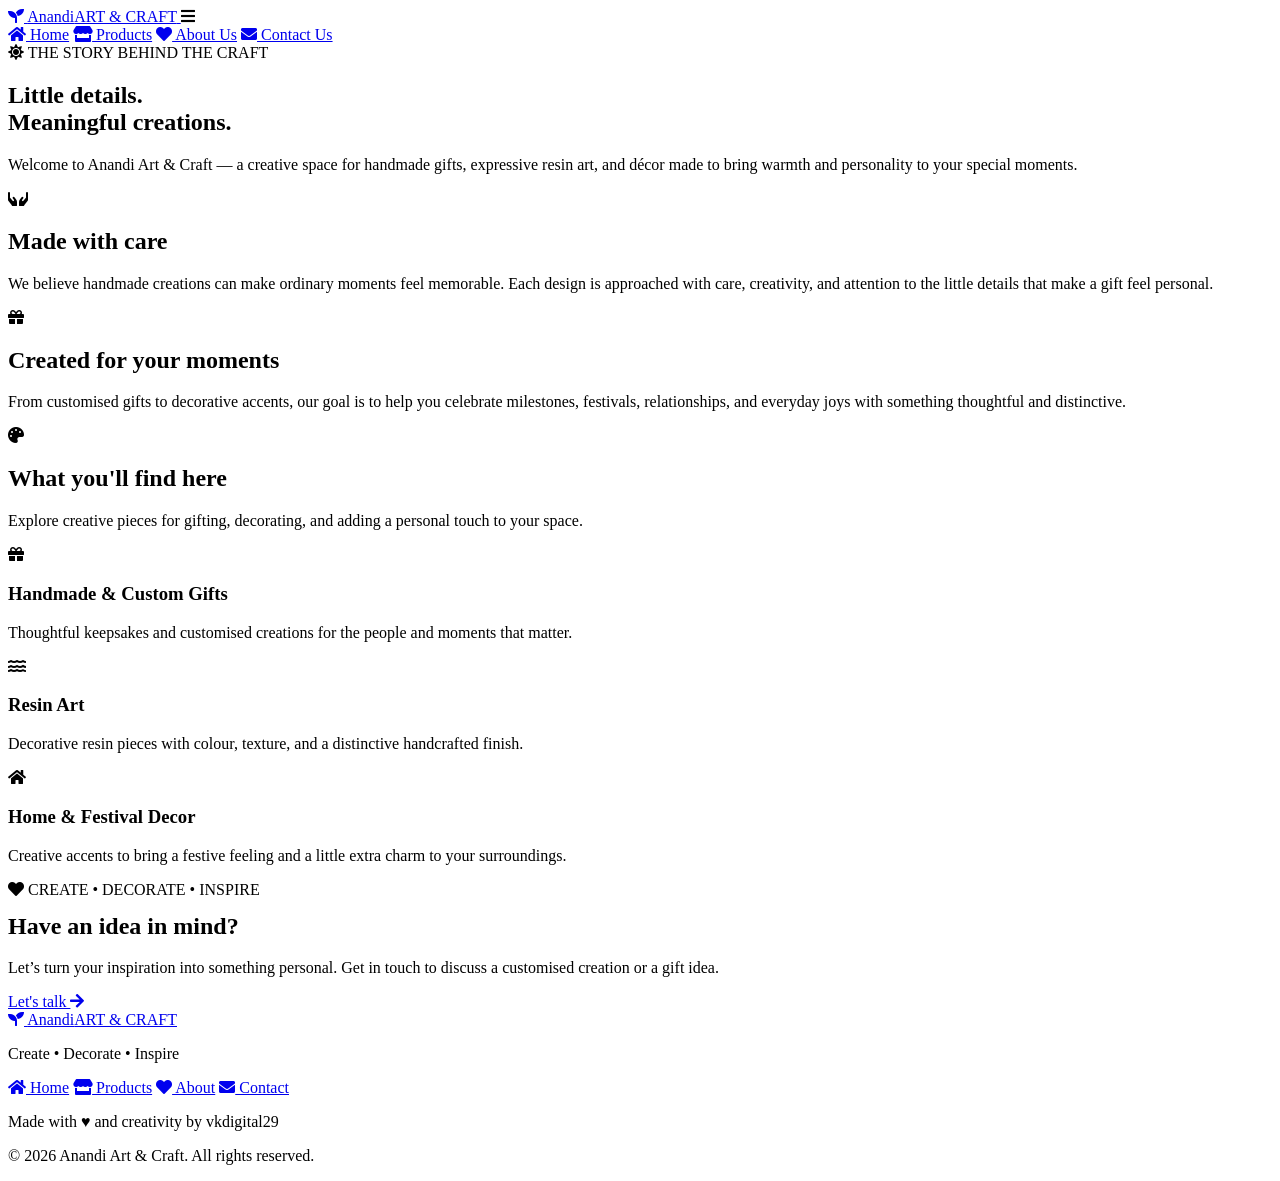
==== about.html @ 1120b749 "Add files via upload" ====
<!DOCTYPE html>
<html lang="en">
<head>
    <meta charset="UTF-8">
    <meta name="viewport" content="width=device-width, initial-scale=1.0">
    <meta name="description" content="Discover Anandi Art & Craft — handmade gifts, resin art, and thoughtful home and festival décor.">
    <meta name="theme-color" content="#fffaf1">
    <title>About Us | Anandi Art &amp; Craft</title>
    <link rel="stylesheet" href="https://cdnjs.cloudflare.com/ajax/libs/font-awesome/5.15.3/css/all.min.css">
    <link rel="stylesheet" href="css/style1.css">
</head>
<body>
    <header>
        <a href="index.html" class="brand-logo" aria-label="Anandi Art and Craft home">
            <span class="logo-icon"><i class="fas fa-seedling" aria-hidden="true"></i></span>
            <span class="logo-text"><span class="brand-name">Anandi</span><span class="brand-subtitle">ART &amp; CRAFT</span></span>
        </a>
        <div id="menu" class="fas fa-bars" role="button" tabindex="0" aria-label="Open navigation menu" aria-expanded="false"></div>
        <nav class="navbar" aria-label="Main navigation">
            <a href="index.html"><i class="fas fa-home" aria-hidden="true"></i> Home</a>
            <a href="products.html"><i class="fas fa-store" aria-hidden="true"></i> Products</a>
            <a href="about.html" class="active" aria-current="page"><i class="fas fa-heart" aria-hidden="true"></i> About Us</a>
            <a href="contact.html"><i class="fas fa-envelope" aria-hidden="true"></i> Contact Us</a>
        </nav>
    </header>
    <main class="about-page container">
        <section class="about-hero">
            <span class="section-tag"><i class="fas fa-sun" aria-hidden="true"></i> THE STORY BEHIND THE CRAFT</span>
            <h1>Little details.<br><span>Meaningful creations.</span></h1>
            <p>Welcome to Anandi Art &amp; Craft — a creative space for handmade gifts, expressive resin art, and décor made to bring warmth and personality to your special moments.</p>
        </section>
        <section class="about-grid" aria-label="About our brand">
            <article class="about-card">
                <div class="about-icon"><i class="fas fa-hands" aria-hidden="true"></i></div>
                <h2>Made with care</h2>
                <p>We believe handmade creations can make ordinary moments feel memorable. Each design is approached with care, creativity, and attention to the little details that make a gift feel personal.</p>
            </article>
            <article class="about-card">
                <div class="about-icon"><i class="fas fa-gift" aria-hidden="true"></i></div>
                <h2>Created for your moments</h2>
                <p>From customised gifts to decorative accents, our goal is to help you celebrate milestones, festivals, relationships, and everyday joys with something thoughtful and distinctive.</p>
            </article>
        </section>
        <section class="about-box">
            <div class="about-icon"><i class="fas fa-palette" aria-hidden="true"></i></div>
            <h2>What you'll find here</h2>
            <p>Explore creative pieces for gifting, decorating, and adding a personal touch to your space.</p>
            <div class="about-values">
                <article class="value-card"><div class="about-icon"><i class="fas fa-gift" aria-hidden="true"></i></div><h3>Handmade &amp; Custom Gifts</h3><p>Thoughtful keepsakes and customised creations for the people and moments that matter.</p></article>
                <article class="value-card"><div class="about-icon"><i class="fas fa-water" aria-hidden="true"></i></div><h3>Resin Art</h3><p>Decorative resin pieces with colour, texture, and a distinctive handcrafted finish.</p></article>
                <article class="value-card"><div class="about-icon"><i class="fas fa-home" aria-hidden="true"></i></div><h3>Home &amp; Festival Decor</h3><p>Creative accents to bring a festive feeling and a little extra charm to your surroundings.</p></article>
            </div>
        </section>
        <section class="resin-banner">
            <div><span class="section-tag"><i class="fas fa-heart" aria-hidden="true"></i> CREATE • DECORATE • INSPIRE</span><h2 style="margin-top:14px;">Have an idea in mind?</h2><p>Let’s turn your inspiration into something personal. Get in touch to discuss a customised creation or a gift idea.</p></div>
            <a class="btn" href="contact.html">Let's talk <i class="fas fa-arrow-right" aria-hidden="true"></i></a>
        </section>
    </main>
    <footer class="footer">
        <div class="footer-brand">
            <a href="index.html" class="brand-logo" aria-label="Anandi Art and Craft home">
                <span class="logo-icon"><i class="fas fa-seedling" aria-hidden="true"></i></span>
                <span class="logo-text"><span class="brand-name">Anandi</span><span class="brand-subtitle">ART &amp; CRAFT</span></span>
            </a>
            <p>Create • Decorate • Inspire</p>
        </div>
        <nav class="footer-links" aria-label="Footer navigation">
            <a href="index.html"><i class="fas fa-home" aria-hidden="true"></i> Home</a>
            <a href="products.html"><i class="fas fa-store" aria-hidden="true"></i> Products</a>
            <a href="about.html"><i class="fas fa-heart" aria-hidden="true"></i> About</a>
            <a href="contact.html"><i class="fas fa-envelope" aria-hidden="true"></i> Contact</a>
        </nav>
        <p class="credit">Made with ♥ and creativity by vkdigital29</p>
        <p class="copyright">© 2026 Anandi Art &amp; Craft. All rights reserved.</p>
    </footer>
    <script>
        const menu = document.getElementById('menu');
        const navbar = document.querySelector('.navbar');
        function toggleMenu() {
            const open = navbar.classList.toggle('active');
            menu.classList.toggle('fa-bars', !open);
            menu.classList.toggle('fa-times', open);
            menu.setAttribute('aria-expanded', String(open));
            menu.setAttribute('aria-label', open ? 'Close navigation menu' : 'Open navigation menu');
        }
        menu.addEventListener('click', toggleMenu);
        menu.addEventListener('keydown', event => {
            if (event.key === 'Enter' || event.key === ' ') { event.preventDefault(); toggleMenu(); }
        });
        document.querySelectorAll('.navbar a').forEach(link => link.addEventListener('click', () => {
            navbar.classList.remove('active');
            menu.classList.remove('fa-times');
            menu.classList.add('fa-bars');
            menu.setAttribute('aria-expanded', 'false');
        }));
    </script>
</body>
</html>
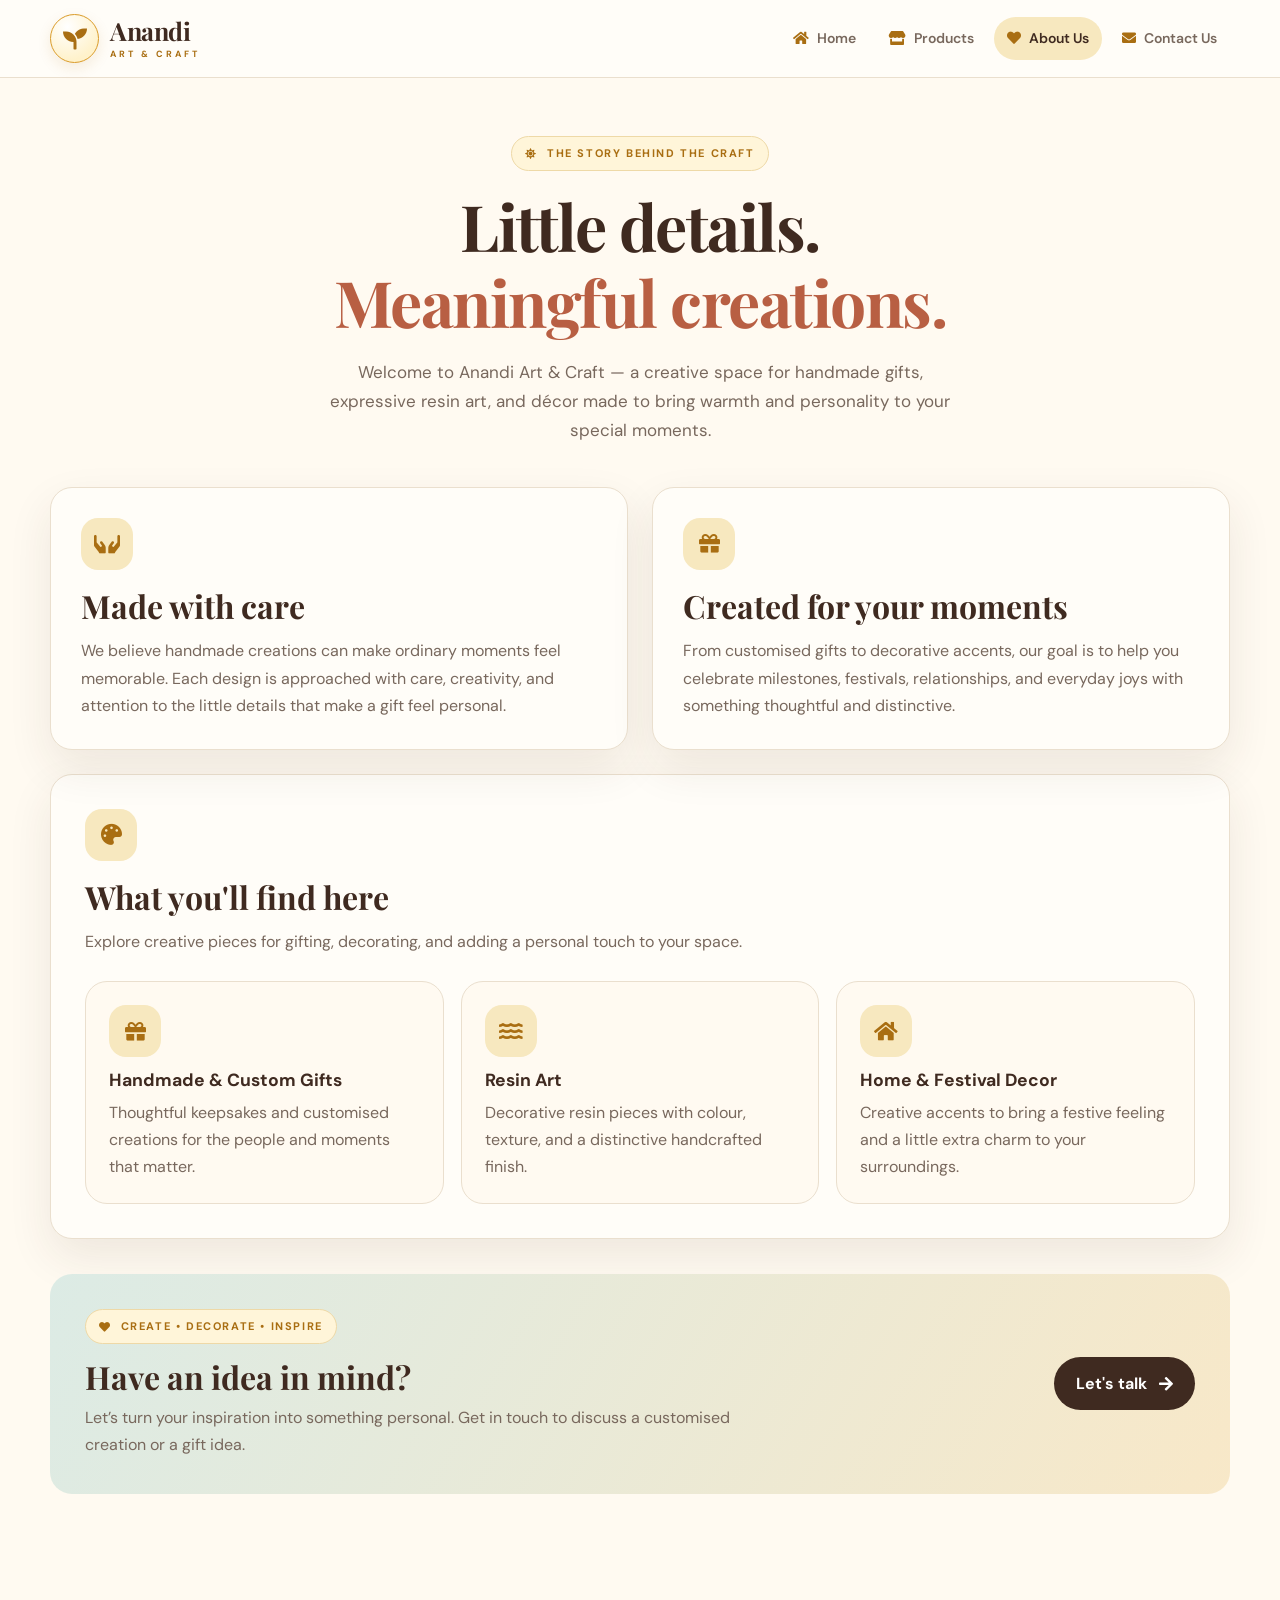
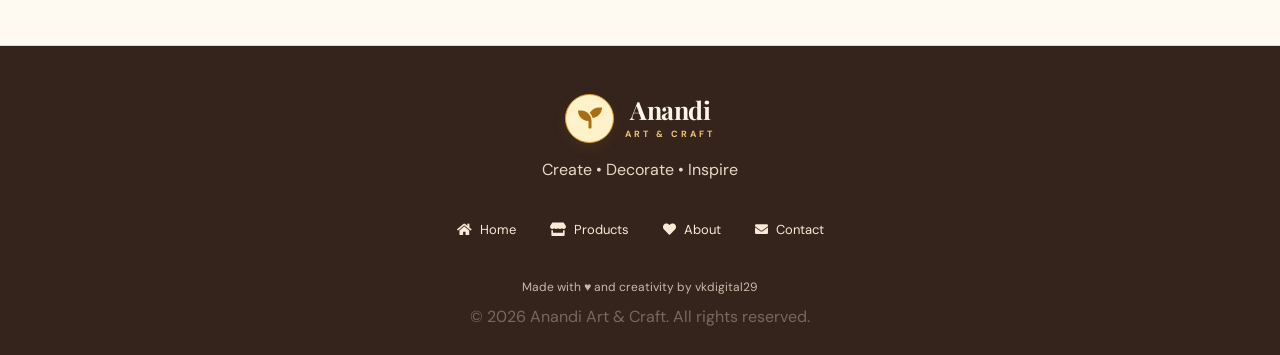
==== commit 8fa964ba: "Update about.html" ====
--- a/about.html
+++ b/about.html
@@ -7,7 +7,7 @@
     <meta name="theme-color" content="#fffaf1">
     <title>About Us | Anandi Art &amp; Craft</title>
     <link rel="stylesheet" href="https://cdnjs.cloudflare.com/ajax/libs/font-awesome/5.15.3/css/all.min.css">
-    <link rel="stylesheet" href="css/style1.css">
+    <link rel="stylesheet" href="Css/style1.css">
 </head>
 <body>
     <header>
--- a/Css/style1.css
+++ b/Css/style1.css
@@ -0,0 +1,732 @@
+@import url('https://fonts.googleapis.com/css2?family=DM+Sans:wght@400;500;600;700&family=Playfair+Display:wght@500;600;700&display=swap');
+:root {
+    --ivory: #fffaf1;
+    --paper: #fffdf8;
+    --gold: #d99a27;
+    --gold-dark: #a96e12;
+    --gold-pale: #f7e8bf;
+    --terracotta: #b85f43;
+    --espresso: #3f2a20;
+    --muted: #78685d;
+    --line: #eadfce;
+    --white: #fff;
+    --shadow: 0 18px 45px rgba(63,42,32,.09);
+    --radius: 22px;
+    --max-width: 1180px
+}
+* {
+    box-sizing: border-box;
+    margin: 0;
+    padding: 0
+}
+
+html {
+    scroll-behavior: smooth;
+    scroll-padding-top: 100px
+}
+
+body {
+    min-height: 100vh;
+    background: var(--ivory);
+    color: var(--espresso);
+    font: 16px/1.7 'DM Sans',Arial,sans-serif
+}
+
+img {
+    display: block;
+    max-width: 100%
+}
+
+a {
+    color: inherit
+}
+
+button,input,textarea,select {
+    font: inherit
+}
+
+.container {
+    width: min(var(--max-width),calc(100% - 40px));
+    margin-inline: auto
+}
+header {
+    position: sticky;
+    top: 0;
+    z-index: 1000;
+    display: flex;
+    align-items: center;
+    justify-content: space-between;
+    gap: 24px;
+    padding: 14px max(20px,calc((100vw - var(--max-width))/2));
+    background: rgba(255,253,248,.95);
+    border-bottom: 1px solid var(--line);
+    backdrop-filter: blur(16px)
+}
+.brand-logo {
+    display: inline-flex;
+    align-items: center;
+    gap: 11px;
+    flex-shrink: 0;
+    text-decoration: none
+}
+
+.logo-icon {
+    width: 49px;
+    height: 49px;
+    display: grid;
+    place-items: center;
+    border: 1.5px solid var(--gold);
+    border-radius: 50%;
+    color: var(--gold-dark);
+    background: radial-gradient(circle at 35% 25%,#fff 0,#fff2cb 72%);
+    box-shadow: 0 5px 14px #a96e121f
+}
+
+.logo-icon i {
+    font-size: 24px
+}
+
+.logo-text {
+    display: flex;
+    flex-direction: column;
+    line-height: 1.1
+}
+
+.brand-name {
+    color: var(--espresso);
+    font: 700 25px/1.1 'Playfair Display',Georgia,serif;
+    letter-spacing: -.5px
+}
+
+.brand-subtitle {
+    margin-top: 6px;
+    color: var(--gold-dark);
+    font-size: 9px;
+    font-weight: 700;
+    letter-spacing: 3px
+}
+.navbar {
+    display: flex;
+    align-items: center;
+    gap: 7px
+}
+
+.navbar a {
+    display: inline-flex;
+    align-items: center;
+    gap: 8px;
+    padding: 10px 13px;
+    border-radius: 999px;
+    color: var(--muted);
+    font-size: 14px;
+    font-weight: 600;
+    text-decoration: none;
+    transition: .2s
+}
+
+.navbar a i {
+    color: var(--gold-dark)
+}
+
+.navbar a:hover,.navbar a.active {
+    background: var(--gold-pale);
+    color: var(--espresso)
+}
+
+#menu {
+    display: none;
+    cursor: pointer;
+    color: var(--espresso);
+    font-size: 25px
+}
+main,.about-page,.contact-page {
+    padding-block: 58px 76px
+}
+
+.section-tag {
+    display: inline-flex;
+    align-items: center;
+    gap: 9px;
+    padding: 7px 13px;
+    border: 1px solid #eed9a7;
+    border-radius: 999px;
+    background: #fff5d9;
+    color: var(--gold-dark);
+    font-size: 11px;
+    font-weight: 700;
+    letter-spacing: 1.6px
+}
+
+h1,h2,h3 {
+    color: var(--espresso);
+    line-height: 1.2
+}
+
+h1,h2 {
+    font-family: 'Playfair Display',Georgia,serif
+}
+
+h1 {
+    margin: 17px 0;
+    font-size: clamp(2.4rem,5vw,4rem);
+    letter-spacing: -1.5px
+}
+
+h1 span {
+    color: var(--terracotta)
+}
+
+h2 {
+    font-size: clamp(1.55rem,2.5vw,2rem)
+}
+
+h3 {
+    font-size: 1.1rem
+}
+
+p {
+    color: var(--muted)
+}
+
+.about-hero,.contact-heading {
+    max-width: 760px;
+    margin: 0 auto 42px;
+    text-align: center
+}
+
+.about-hero>p,.contact-heading>p {
+    max-width: 650px;
+    margin: 0 auto;
+    font-size: 17px
+}
+.about-grid {
+    display: grid;
+    grid-template-columns: repeat(2,minmax(0,1fr));
+    gap: 24px
+}
+
+.about-card,.about-box,.value-card {
+    border: 1px solid var(--line);
+    border-radius: var(--radius);
+    background: var(--paper);
+    box-shadow: var(--shadow)
+}
+
+.about-card {
+    padding: 30px
+}
+
+.about-card h2 {
+    margin: 17px 0 12px
+}
+
+.about-card p+p {
+    margin-top: 12px
+}
+
+.about-icon {
+    width: 52px;
+    height: 52px;
+    display: grid;
+    place-items: center;
+    border-radius: 17px;
+    background: var(--gold-pale);
+    color: var(--gold-dark);
+    font-size: 21px
+}
+
+.about-box {
+    margin-top: 24px;
+    padding: 34px
+}
+
+.about-box>h2 {
+    margin: 17px 0 12px
+}
+
+.about-values {
+    display: grid;
+    grid-template-columns: repeat(3,minmax(0,1fr));
+    gap: 17px;
+    margin-top: 26px
+}
+
+.value-card {
+    padding: 23px;
+    box-shadow: none;
+    background: #fffaf1
+}
+
+.value-card h3 {
+    margin: 13px 0 7px
+}
+.contact-wrapper {
+    display: grid;
+    grid-template-columns: minmax(0,.85fr) minmax(0,1.15fr);
+    align-items: start;
+    gap: 26px
+}
+
+.contact-info {
+    display: grid;
+    gap: 15px
+}
+
+.info-card {
+    display: flex;
+    align-items: flex-start;
+    gap: 16px;
+    padding: 21px;
+    border: 1px solid var(--line);
+    border-radius: 18px;
+    background: var(--paper);
+    box-shadow: 0 8px 25px #3f2a200b
+}
+
+.contact-info-header {
+    display: flex;
+    align-items: center;
+    gap: 15px
+}
+
+.contact-icon,.info-icon {
+    width: 48px;
+    height: 48px;
+    flex: 0 0 48px;
+    display: grid;
+    place-items: center;
+    border-radius: 15px;
+    background: var(--gold-pale);
+    color: var(--gold-dark);
+    font-size: 20px
+}
+
+.info-card h2,.info-card h3 {
+    margin-bottom: 6px
+}
+
+.info-card p {
+    font-size: 14px
+}
+
+.info-card a {
+    color: var(--terracotta);
+    font-weight: 700;
+    overflow-wrap: anywhere
+}
+
+.contact-info>.info-card:first-child {
+    align-items: center
+}
+
+.cdecoration {
+    display: flex;
+    justify-content: center;
+    gap: 12px;
+    padding: 15px 0
+}
+
+.cdecoration span {
+    width: 38px;
+    height: 38px;
+    display: grid;
+    place-items: center;
+    border: 1px solid #e9cb81;
+    border-radius: 50%;
+    background: #fff3d0;
+    color: var(--gold-dark)
+}
+.contact-form-container {
+    padding: clamp(23px,4vw,38px);
+    border: 1px solid var(--line);
+    border-radius: var(--radius);
+    background: var(--paper);
+    box-shadow: var(--shadow)
+}
+
+.form-header {
+    margin-bottom: 25px
+}
+
+.form-header h2 {
+    margin-bottom: 9px
+}
+
+.form-header p {
+    font-size: 14px
+}
+
+.contact-form {
+    display: grid;
+    gap: 19px
+}
+
+.form-group {
+    display: grid;
+    gap: 8px
+}
+
+.form-group label {
+    color: var(--espresso);
+    font-size: 14px;
+    font-weight: 700
+}
+
+.form-group label i {
+    width: 20px;
+    color: var(--gold-dark)
+}
+
+.form-group input,.form-group select,.form-group textarea {
+    width: 100%;
+    min-height: 49px;
+    padding: 12px 14px;
+    border: 1px solid #dfd2c0;
+    border-radius: 12px;
+    outline: none;
+    background: #fffefa;
+    color: var(--espresso);
+    transition: .2s
+}
+
+.form-group textarea {
+    min-height: 150px;
+    resize: vertical
+}
+
+.form-group input:focus,.form-group select:focus,.form-group textarea:focus {
+    border-color: var(--gold);
+    box-shadow: 0 0 0 4px #d99a2721
+}
+
+.form-check {
+    display: flex;
+    align-items: flex-start;
+    gap: 10px
+}
+
+.form-check input {
+    margin-top: 6px;
+    accent-color: var(--gold-dark)
+}
+
+.form-check label {
+    color: var(--muted);
+    font-size: 13px
+}
+
+.btn {
+    display: inline-flex;
+    align-items: center;
+    justify-content: center;
+    gap: 12px;
+    min-height: 51px;
+    padding: 13px 22px;
+    border: 0;
+    border-radius: 999px;
+    background: var(--espresso);
+    color: var(--white);
+    font-weight: 700;
+    text-decoration: none;
+    cursor: pointer;
+    transition: .2s
+}
+
+.btn:hover {
+    transform: translateY(-2px);
+    background: var(--terracotta);
+    box-shadow: 0 9px 20px #b85f4333
+}
+
+.contact-submit {
+    width: 100%
+}
+.footer {
+    margin-top: 20px;
+    padding: 48px 20px 25px;
+    border-top: 1px solid #e9d8b9;
+    background: #35241c;
+    text-align: center
+}
+
+.footer .brand-logo {
+    justify-content: center
+}
+
+.footer .brand-name {
+    color: #fff8e9
+}
+
+.footer .brand-subtitle {
+    color: #f1c56c
+}
+
+.footer .logo-icon {
+    background: #fff1ca
+}
+
+.footer-brand>p {
+    margin-top: 13px;
+    color: #e9d8c8
+}
+
+.footer-links {
+    display: flex;
+    flex-wrap: wrap;
+    justify-content: center;
+    gap: 10px;
+    margin: 28px auto
+}
+
+.footer-links a {
+    display: inline-flex;
+    align-items: center;
+    gap: 8px;
+    padding: 8px 12px;
+    border-radius: 999px;
+    color: #f9e9d6;
+    font-size: 13px;
+    text-decoration: none
+}
+
+.footer-links a:hover {
+    background: #ffffff1a;
+    color: #f1c56c
+}
+
+.credit,.copyright h1 {
+    color: #cbb8a8;
+    font-size: 12px
+}
+
+.copyright {
+    margin-top: 6px
+}
+.hero {
+    display: grid;
+    grid-template-columns: 1.1fr .9fr;
+    align-items: center;
+    gap: 42px;
+    padding-block: 65px
+}
+
+.hero h1 {
+    max-width: 700px
+}
+
+.hero p {
+    max-width: 590px;
+    font-size: 17px
+}
+
+.hero-actions {
+    display: flex;
+    flex-wrap: wrap;
+    gap: 12px;
+    margin-top: 25px
+}
+
+.hero-art {
+    min-height: 330px;
+    display: grid;
+    place-items: center;
+    border: 1px solid #eed9a7;
+    border-radius: 35% 35% 24px 24px;
+    background: radial-gradient(circle at 50% 40%,#fff 0,#fff1c8 45%,#f3dca4 100%);
+    color: var(--gold-dark)
+}
+
+.hero-art i {
+    font-size: clamp(100px,16vw,180px)
+}
+
+.section {
+    padding-block: 42px 58px
+}
+
+.section-heading {
+    margin-bottom: 28px;
+    text-align: center
+}
+
+.section-heading p {
+    margin-top: 8px
+}
+
+.card-grid {
+    display: grid;
+    grid-template-columns: repeat(3,minmax(0,1fr));
+    gap: 22px
+}
+
+.product-card {
+    overflow: hidden;
+    border: 1px solid var(--line);
+    border-radius: var(--radius);
+    background: var(--paper);
+    box-shadow: var(--shadow)
+}
+
+.product-card img {
+    width: 100%;
+    aspect-ratio: 4/3;
+    object-fit: cover;
+    background: var(--gold-pale)
+}
+
+.product-card-content {
+    padding: 22px
+}
+
+.product-card h3 {
+    margin-bottom: 8px
+}
+
+.resin-banner {
+    display: flex;
+    align-items: center;
+    justify-content: space-between;
+    gap: 25px;
+    margin-block: 35px 55px;
+    padding: 35px;
+    border-radius: var(--radius);
+    background: linear-gradient(120deg,#dcebe5,#f8e8c8)
+}
+
+.resin-banner p {
+    max-width: 650px;
+    margin-top: 8px
+}
+@media(max-width:920px) {
+    header {
+        padding-inline: 20px
+    }
+
+    #menu {
+        display: block;
+        margin-left: auto
+    }
+
+    .navbar {
+        position: absolute;
+        top: calc(100% + 1px);
+        left: 0;
+        right: 0;
+        display: none;
+        align-items: stretch;
+        flex-direction: column;
+        gap: 4px;
+        padding: 15px 20px 20px;
+        border-bottom: 1px solid var(--line);
+        background: var(--paper);
+        box-shadow: 0 18px 25px #3f2a2014
+    }
+
+    .navbar.active {
+        display: flex
+    }
+
+    .navbar a {
+        padding: 12px 14px;
+        border-radius: 12px
+    }
+
+    .contact-wrapper {
+        grid-template-columns: 1fr
+    }
+
+    .hero {
+        grid-template-columns: 1fr .75fr;
+        gap: 25px
+    }}
+@media(max-width:650px) {
+    .container {
+        width: min(100% - 28px,var(--max-width))
+    }
+
+    header {
+        padding: 12px 14px
+    }
+
+    .logo-icon {
+        width: 43px;
+        height: 43px
+    }
+
+    .logo-icon i {
+        font-size: 21px
+    }
+
+    .brand-name {
+        font-size: 22px
+    }
+
+    .brand-subtitle {
+        font-size: 8px;
+        letter-spacing: 2.4px
+    }
+
+    main,.about-page,.contact-page {
+        padding-block: 38px 50px
+    }
+
+    .about-hero,.contact-heading {
+        margin-bottom: 28px
+    }
+
+    .about-hero>p,.contact-heading>p {
+        font-size: 15px
+    }
+
+    .about-grid,.about-values,.card-grid {
+        grid-template-columns: 1fr
+    }
+
+    .about-card,.about-box {
+        padding: 23px
+    }
+
+    .value-card {
+        padding: 20px
+    }
+
+    .contact-form-container {
+        padding: 22px 17px
+    }
+
+    .info-card {
+        padding: 17px
+    }
+
+    .hero {
+        grid-template-columns: 1fr;
+        padding-block: 38px
+    }
+
+    .hero-art {
+        min-height: 210px
+    }
+
+    .resin-banner {
+        align-items: flex-start;
+        flex-direction: column;
+        padding: 25px
+    }
+
+    .footer {
+        padding: 38px 14px 22px
+    }
+
+    .footer-links {
+        gap: 4px
+    }
+
+    .footer-links a {
+        font-size: 12px;
+        padding: 7px 9px
+    }}
+@media(prefers-reduced-motion:reduce) {
+    *,*::before,*::after {
+        scroll-behavior: auto!important;
+        transition: none!important
+    }}
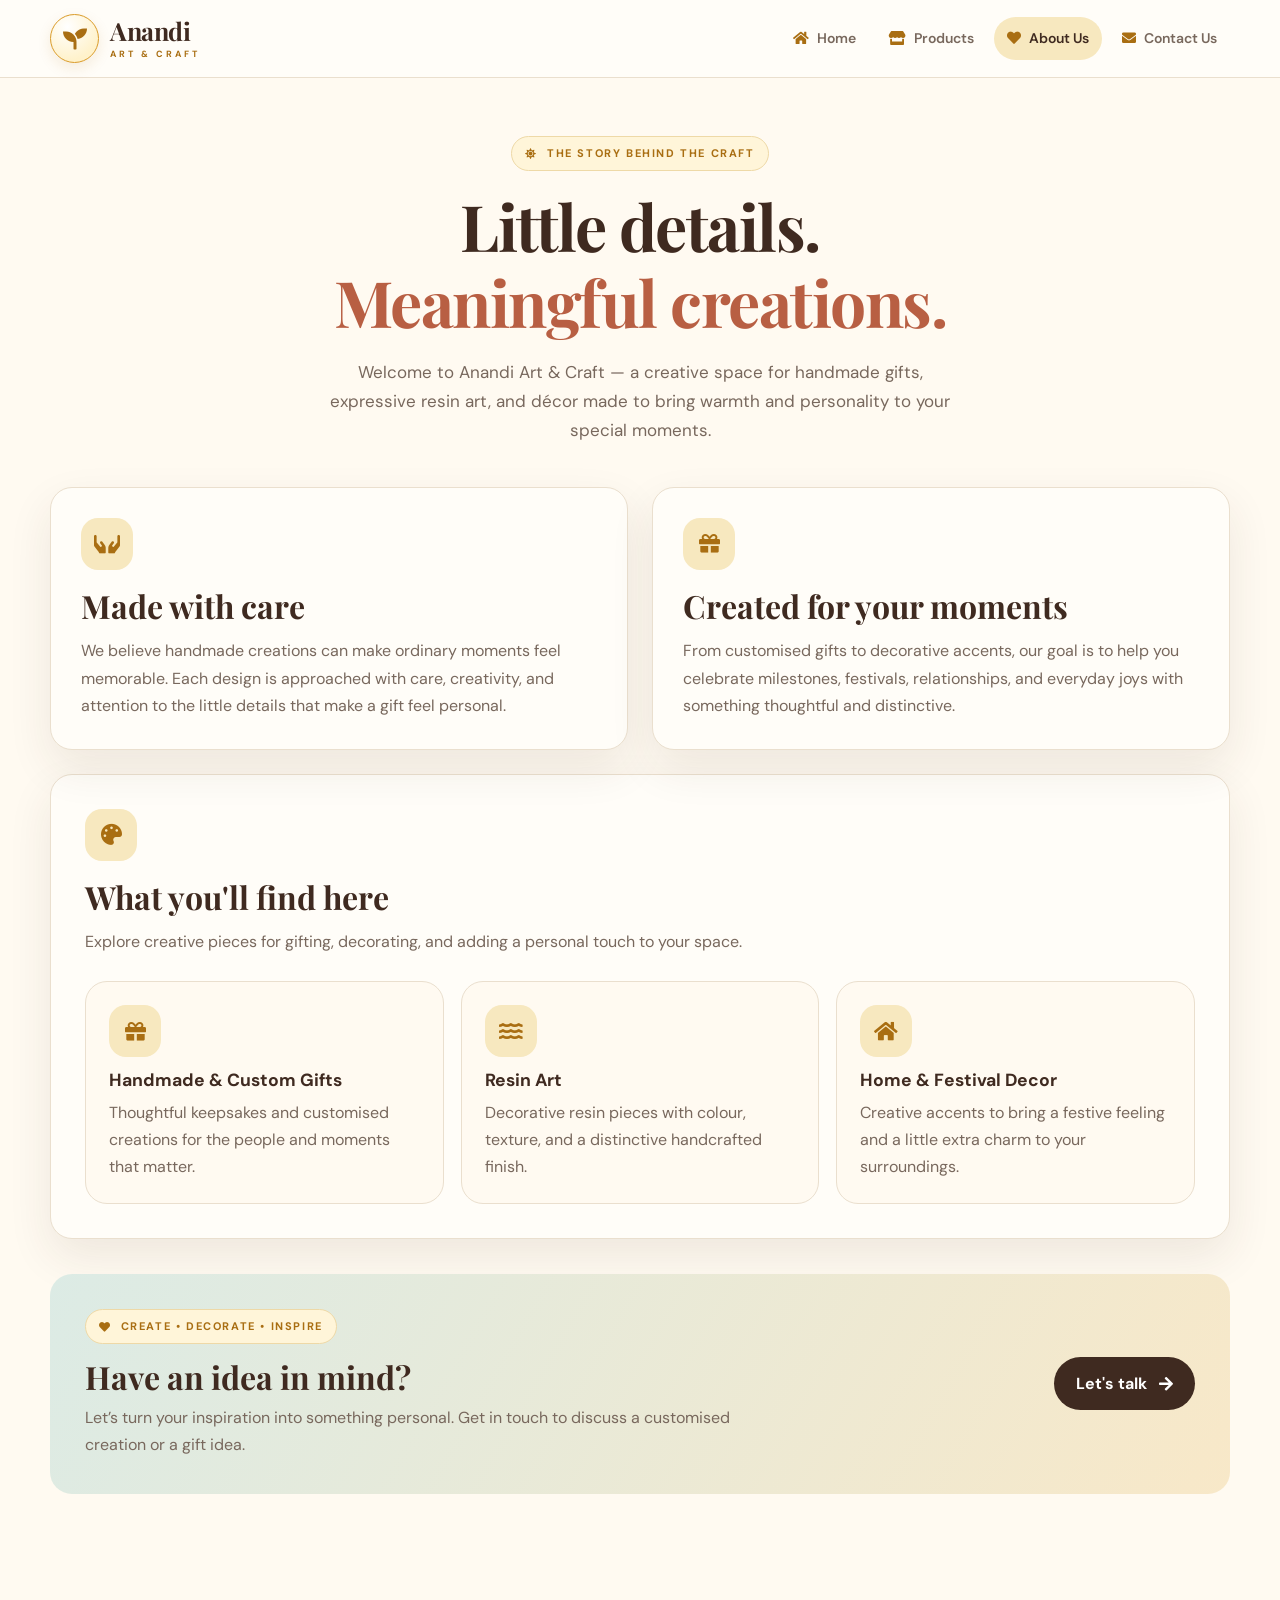
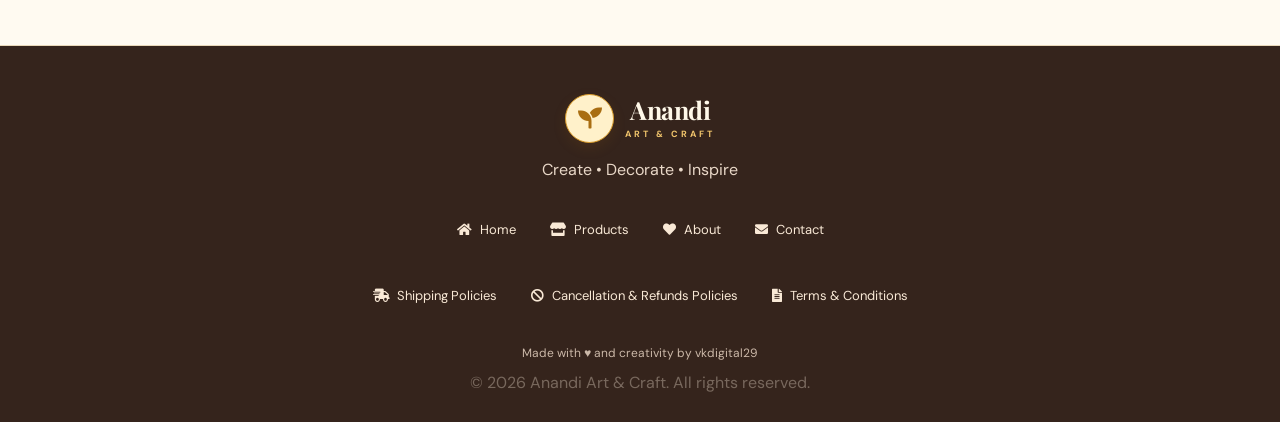
==== commit 47bb6f0c: "Update about.html" ====
--- a/about.html
+++ b/about.html
@@ -7,7 +7,8 @@
     <meta name="theme-color" content="#fffaf1">
     <title>About Us | Anandi Art &amp; Craft</title>
     <link rel="stylesheet" href="https://cdnjs.cloudflare.com/ajax/libs/font-awesome/5.15.3/css/all.min.css">
-    <link rel="stylesheet" href="Css/style1.css">
+    <link rel="stylesheet" href="Css/style1.css"><!-- Favicon -->
+<link rel="icon" type="image/x-icon" href="favicon/favicon48.ico">
 </head>
 <body>
     <header>
@@ -70,6 +71,12 @@
             <a href="about.html"><i class="fas fa-heart" aria-hidden="true"></i> About</a>
             <a href="contact.html"><i class="fas fa-envelope" aria-hidden="true"></i> Contact</a>
         </nav>
+        <div class="footer-links">
+        <a href="shipping.html"><i class="fas fa-shipping-fast"></i>Shipping Policies</a>
+        <a href="refund-policy.html"><i class="fas fa-ban"></i>Cancellation &amp; Refunds Policies</a>
+        <a href="terms.html"><i class="fas fa-file-alt"></i>Terms & Conditions</a>
+        </div>
+        
         <p class="credit">Made with ♥ and creativity by vkdigital29</p>
         <p class="copyright">© 2026 Anandi Art &amp; Craft. All rights reserved.</p>
     </footer>
--- a/Css/style1.css
+++ b/Css/style1.css
@@ -493,6 +493,29 @@
     background: #ffffff1a;
     color: #f1c56c
 }
+.social-links {
+  display: flex;
+  flex-wrap: wrap;
+  gap: 0.6rem;
+  margin-top: 1rem;
+}
+
+.social-links a {
+  display: grid;
+  width: 42px;
+  height: 42px;
+  place-items: center;
+  border: 1px solid rgb(255 248 233 / 24%);
+  border-radius: 50%;
+  color: var(--ivory);
+  text-decoration: none;
+}
+
+.social-links a:hover {
+  border-color: var(--sunflower);
+  background: rgb(246 181 27 / 12%);
+  color: var(--sunflower);
+}
 
 .credit,.copyright h1 {
     color: #cbb8a8;
@@ -729,4 +752,4 @@
     *,*::before,*::after {
         scroll-behavior: auto!important;
         transition: none!important
-    }}+    }}
